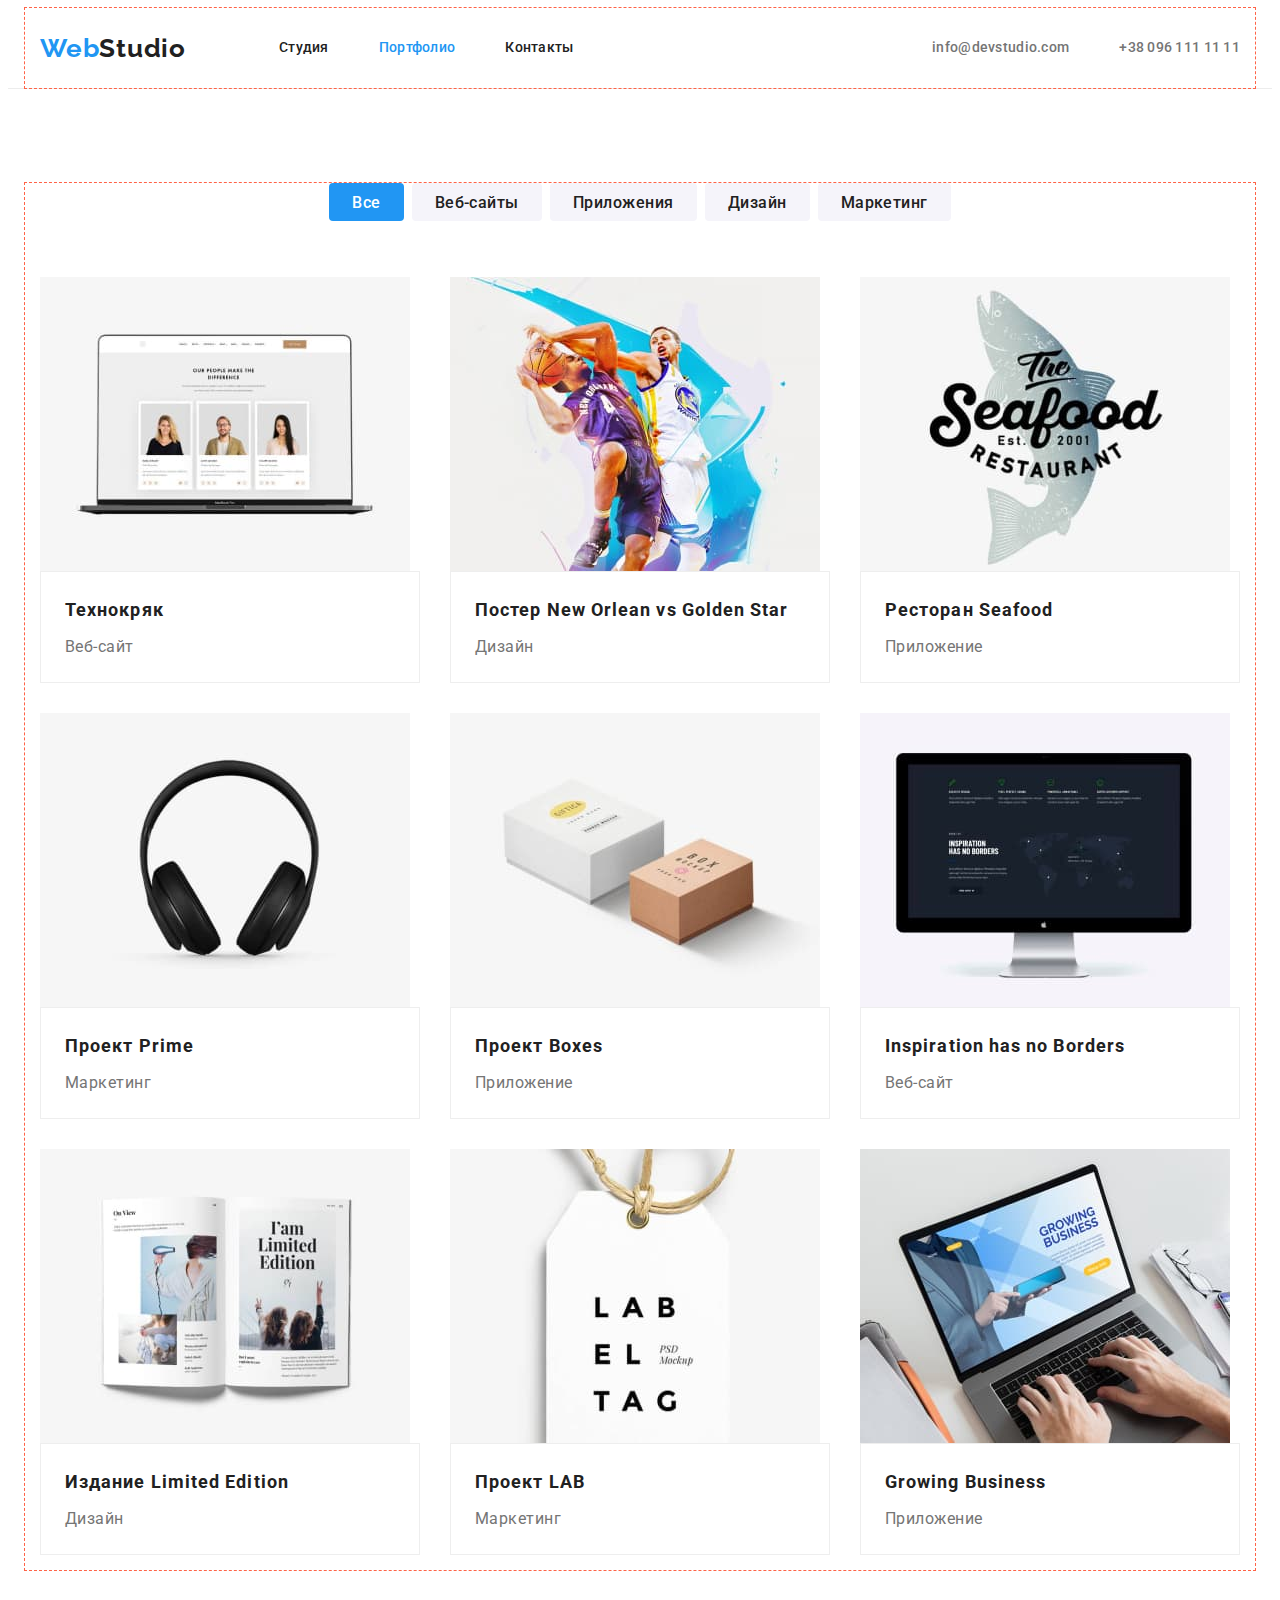
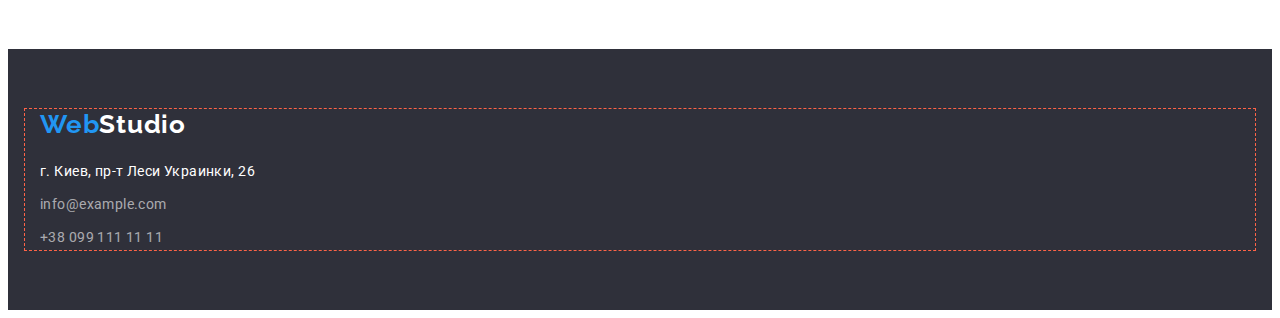
==== portfolio.html @ 36216a75 "Добавила файлы" ====
<!DOCTYPE html>
<html lang="ru">
  <head>
    <meta charset="UTF-8" />
    <meta http-equiv="X-UA-Compatible" content="IE=edge" />
    <meta name="viewport" content="width=device-width, initial-scale=1.0" />
    <meta
      name="description"
      content="Вебстудия. Создание вебсайта под ключ,  разработка мобильных приложений"
    />
    <title>WebStudio</title>

    <link rel="preconnect" href="https://fonts.googleapis.com" />
    <link rel="preconnect" href="https://fonts.gstatic.com" crossorigin />
    <link
      href="https://fonts.googleapis.com/css2?family=Raleway:wght@700&family=Roboto:wght@400;500;700;900&display=swap"
      rel="stylesheet"
    />
    <link
      rel="stylesheet"
      href="https://cdnjs.cloudflare.com/ajax/libs/modern-normalize/1.1.0/modern-normalize.min.css"
      integrity="sha512-wpPYUAdjBVSE4KJnH1VR1HeZfpl1ub8YT/NKx4PuQ5NmX2tKuGu6U/JRp5y+Y8XG2tV+wKQpNHVUX03MfMFn9Q=="
      crossorigin="anonymous"
      referrerpolicy="no-referrer"
    />
    <link rel="stylesheet" href="./css/styles.css" />
  </head>
  <body>
    <header class="page-header">
      <div class="container">
        <nav class="header-nav list">
          <a class="logo link" href="./index.html"
            >Web<span class="logo-accent">Studio</span></a
          >
          <ul class="header-list list">
            <li class="header-list-item">
              <a class="link" href="./index.html">Студия</a>
            </li>
            <li class="header-list-item">
              <a class="link current" href="">Портфолио</a>
            </li>
            <li class="header-list-item">
              <a class="link" href="">Контакты</a>
            </li>
          </ul>
        </nav>
        <ul class="header-contacts list">
          <li class="item">
            <a class="header-email link" href="mailto:info@devstudio.com"
              >info@devstudio.com</a
            >
          </li>
          <li class="item">
            <a class="header-tel link" href="tel:+380961111111"
              >+38 096 111 11 11</a
            >
          </li>
        </ul>
      </div>
    </header>

    <main>
      <!-- Примеры работ -->
      <section class="examples section">
        <div class="container">
          <!-- Фильр -->

          <h1 class="exaples-title visually-hidden">Примеры работ</h1>

          <!--<div class="exaples-filter"> -->
          <ul class="list examples-navi">
            <li class="filtr-btn">
              <button class="exaples-filter-btn filter-first-btn" type="button">
                Все
              </button>
            </li>
            <li class="filtr-btn">
              <button class="exaples-filter-btn" type="button">
                Веб-сайты
              </button>
            </li>
            <li class="filtr-btn">
              <button class="exaples-filter-btn" type="button">
                Приложения
              </button>
            </li>
            <li class="filtr-btn">
              <button class="exaples-filter-btn" type="button">Дизайн</button>
            </li>
            <li class="filtr-btn">
              <button class="exaples-filter-btn" type="button">
                Маркетинг
              </button>
            </li>
          </ul>
          <!--</div> -->

          <!--  Карточки работ  -->
          <!--<div class="examles-card">-->
          <ul class="exaples-list list">
            <li class="exaples-list-item">
              <a class="exaples-link link" href="">
                <img src="./images/project1.jpg" alt="" width="370" />
                <!-- Низ карточки, ниже аналогично -->
                <div class="examples-content">
                  <h2 class="examples-sec-title">Технокряк</h2>
                  <p class="examples-text">Веб-сайт</p>
                </div>
              </a>
            </li>
            <li class="exaples-list-item">
              <a class="exaples-link link" href="">
                <img src="./images/project2.jpg" alt="" width="370" />
                <div class="examples-content">
                  <h2 class="examples-sec-title">
                    Постер <span lang="en">New Orlean vs Golden Star</span>
                  </h2>
                  <p class="examples-text">Дизайн</p>
                </div>
              </a>
            </li>
            <li class="exaples-list-item">
              <a class="exaples-link link" href="">
                <img src="./images/project3.jpg" alt="" width="370" />
                <div class="examples-content">
                  <h2 class="examples-sec-title">
                    Ресторан <span lang="en">Seafood</span>
                  </h2>
                  <p class="examples-text">Приложение</p>
                </div>
              </a>
            </li>
            <li class="exaples-list-item">
              <a class="exaples-link link" href="">
                <img src="./images/project4.jpg" alt="" width="370" />
                <div class="examples-content">
                  <h2 class="examples-sec-title">
                    Проект <span lang="en">Prime</span>
                  </h2>
                  <p class="examples-text">Маркетинг</p>
                </div>
              </a>
            </li>
            <li class="exaples-list-item">
              <a class="exaples-link link" href="">
                <img src="./images/project5.jpg" alt="" width="370" />
                <div class="examples-content">
                  <h2 class="examples-sec-title">
                    Проект <span lang="en">Boxes</span>
                  </h2>
                  <p class="examples-text">Приложение</p>
                </div>
              </a>
            </li>
            <li class="exaples-list-item">
              <a class="exaples-link link" href="">
                <img src="./images/project6.jpg" alt="" width="370" />
                <div class="examples-content">
                  <h2 class="examples-sec-title" lang="en">
                    Inspiration has no Borders
                  </h2>
                  <p class="examples-text">Веб-сайт</p>
                </div>
              </a>
            </li>
            <li class="exaples-list-item">
              <a class="exaples-link link" href="">
                <img src="./images/project7.jpg" alt="" width="370" />
                <div class="examples-content">
                  <h2 class="examples-sec-title">
                    Издание <span lang="en">Limited Edition</span>
                  </h2>
                  <p class="examples-text">Дизайн</p>
                </div>
              </a>
            </li>
            <li class="exaples-list-item">
              <a class="exaples-link link" href="">
                <img src="./images/project8.jpg" alt="" width="370" />
                <div class="examples-content">
                  <h2 class="examples-sec-title">
                    Проект <span lang="en">LAB</span>
                  </h2>
                  <p class="examples-text">Маркетинг</p>
                </div>
              </a>
            </li>
            <li class="exaples-list-item">
              <a class="exaples-link link" href="">
                <img src="./images/project9.jpg" alt="" width="370" />
                <div class="examples-content">
                  <h2 class="examples-sec-title" lang="en">Growing Business</h2>
                  <p class="examples-text">Приложение</p>
                </div>
              </a>
            </li>
          </ul>
        </div>
      </section>
      <!--  Футер -->
    </main>
    <footer class="page-footer">
      <div class="container">
        <a class="link logo" href="./index.html"
          >Web<span class="footer-logo-accent">Studio</span></a
        >
        <address class="adr">
          <ul class="footer-contacts list">
            <li class="footer-contacts-item">
              <a
                class="footer-adress link"
                href=" https://goo.gl/maps/PGf1aji3u7h2vcn76"
                target="_blank"
                rel="noopener noreferrer"
                >г. Киев, пр-т Леси Украинки, 26</a
              >
            </li>
            <li class="footer-contacts-item">
              <a class="footer-email link" href="mailto:info@example.com"
                >info@example.com</a
              >
            </li>
            <li class="footer-contacts-item">
              <a class="footer-tel link" href="tel:+380991111111"
                >+38 099 111 11 11</a
              >
            </li>
          </ul>
        </address>
      </div>
    </footer>
  </body>
</html>
---- css/styles.css ----
:root {
  --link-hover: rgba(33, 150, 243, 1);
  --btn-fokus-text: rgba(255, 255, 255, 1);
  --logo-accent: rgba(33, 150, 243, 1);
  --hero-footer-color: rgba(47, 48, 58, 1);
  --sec-title-color: rgba(33, 33, 33, 1);
  --paragraph-text: rgba(117, 117, 117, 1);
  --btn-background: rgba(33, 150, 243, 1);
}
/*------- Reset and so on -----------*/
p,
h1,
h2,
h3,
h4,
h5,
h6 {
  margin: 0;
}

ul {
  margin: 0;
  padding-left: 0;
}

button {
  cursor: pointer;
}
.link {
  text-decoration: none;
}
.list {
  list-style: none;
}
img {
  display: block;
  max-width: 100%;
}

body {
  background-color: #ffffff;
  font-size: 14px;
  font-family: "Roboto", "Verdana", "Tahoma", sans-serif;
}
/*скрывается заголовок*/
.visually-hidden {
  position: absolute;
  white-space: nowrap;
  width: 1px;
  height: 1px;
  overflow: hidden;
  border: 0;
  padding: 0;
  clip: rect(0 0 0 0);
  clip-path: inset(50%);
  margin: -1px;
}

/*-------------------------------*/
/*------------ header -----------*/
.container {
  width: 1200px;
  padding: 0 15px;
  margin: 0 auto;
  outline: 1px dashed tomato;
}
.section {
  padding: 94px 0;
}

.page-header {
  /*padding: 24px 0 25px;*/
  border-bottom: 1px solid rgba(236, 236, 236, 1);
}
.page-header .container {
  display: flex;
  align-items: center;
}
.header-nav {
  display: flex;
  align-items: center;
}
.header-nav .link {
  display: block;
}
.header-contacts {
  display: block;
}
.logo {
  font-family: "Raleway", "Verdana", "Tahoma", sans-serif;
  color: var(--logo-accent);
  font-weight: 700;
  font-size: 26px;
  line-height: 1.19;
  letter-spacing: 0.03em;
}
.page-header .logo {
  margin-right: 93px;
}

.logo-accent {
  color: rgba(33, 33, 33, 1);
}
.header-list-item .link {
  display: block;
  padding-top: 32px;
  padding-bottom: 32px;
  color: rgba(33, 33, 33, 1);
}
.header-list {
  display: flex;
  align-items: center;
  color: rgba(33, 33, 33, 1);
  font-weight: 500;
  line-height: 1.14;
  letter-spacing: 0.02em;
}
.header-list-item:not(:last-child) {
  margin-right: 50px;
}
/*.header-list.link {
  color: rgba(33, 33, 33, 1);
}*/

/*.header-list .link:visited {
  color: rgba(33, 33, 33, 1);
}*/

.header-list .link.current {
  color: var(--link-hover);
}
.header-list .link:focus,
.header-list .link:hover,
.header-contacts .link:focus,
.header-contacts .link:hover {
  color: var(--link-hover);
}
.header-contacts .link {
  display: block;
  padding-top: 32px;
  padding-bottom: 32px;
}
.header-contacts {
  display: flex;
  align-items: center;
  margin-left: auto;
}
/*.header-email {
  margin-right: 50px;
}*/
.header-contacts .item:not(:last-child) {
  margin-right: 50px;
}
.header-contacts .link {
  color: rgba(117, 117, 117, 1);
  font-weight: 500;
  line-height: 1.14;
  letter-spacing: 0.02em;
}

/* ----в эффективности этого visited я сомневаюсь, 
но тогда есть вопросы----- */

.header-contacts .link:visited {
  color: rgba(117, 117, 117, 1);
}

/* ------- HERO 235px------*/
.hero {
  background-color: var(--hero-footer-color);
  padding: 200px 0;
}

.hero-content {
  padding: 200px 235px;
}
.hero-title {
  width: 696px;
  margin: 0 auto 30px;
  text-align: center;

  font-weight: 900;
  font-size: 44px;
  line-height: 1.36;
  letter-spacing: 0.06em;
  text-transform: uppercase;

  color: rgba(255, 255, 255, 1);
}

.hero-btn {
  padding: 10px 32px;
  display: block;
  margin: 0 auto;
  min-width: 200px;
  height: 50px;
  color: rgba(255, 255, 255, 1);
  background-color: var(--btn-background);

  font-family: inherit;
  font-weight: 700;
  font-size: 16px;
  line-height: 1.88;

  align-items: center;
  text-align: center;
  letter-spacing: 0.06em;
  cursor: pointer;

  box-shadow: 0px 4px 4px rgba(0, 0, 0, 0.15);
  border-radius: 4px;
  border: 1px solid transparent;
}
.hero-btn:hover,
.hero-btn:focus {
  color: var(--btn-fokus-text);
  background-color: rgba(24, 140, 232, 1);
}

/* ----- Блок Особенности -----*/

.qualities {
}

/*.qualities-item:not(:last-child) {
  margin-right: 30px;
}*/
.qualities-list {
  display: flex;
  /*margin: -15px;*/
  column-gap: 30px;
}
.qualities-item {
  outline: 1px dashed green;
  /*width: calc((100% - 4 * 30px) / 4);
  margin: 15px;*/
  width: calc((100% - 3 * 30px) / 4);
}

.qualities-sec-title {
  color: var(--sec-title-color);
  line-height: 1.14;
  letter-spacing: 0.03em;
  text-transform: uppercase;
  margin-bottom: 10px;
}

.qualities-text {
  color: var(--paragraph-text);
  line-height: 1.71;
  letter-spacing: 0.03em;
}
/* --- Блок Чем мы занимаемся--- */
.dealing {
  padding-top: 0;
}
.dealing-list {
  display: flex;
  margin: -15px;
}
.dealing-link {
}
.dealing-item {
  flex-basis: calc((100%-3 * 30px) / 3);
  margin: 15px;
  /* outline: 1px dashed green;*/
}
.dealing-link {
}

.dealing-title {
  margin-bottom: 50px;

  font-size: 36px;
  line-height: 1.17;
  text-align: center;
  letter-spacing: 0.03em;
}

/* -------Блок Наша команда-------*/
.team {
  background-color: rgba(245, 244, 250, 1);
}
.team-list {
  display: flex;
}
.team-item {
  background-color: rgba(255, 255, 255, 1);
  width: calc((100% -3 * 30px) / 4);
  padding-bottom: 30px;
  box-shadow: 0px 1px 3px rgba(0, 0, 0, 0.12), 0px 1px 1px rgba(0, 0, 0, 0.14),
    0px 2px 1px rgba(0, 0, 0, 0.2);
  border-radius: 0px 0px 4px 4px;
}
.team-item:not(:last-child) {
  margin-right: 30px;
}

.team-title {
  color: rgba(33, 33, 33, 1);
  font-size: 36px;
  line-height: 1.17;
  text-align: center;
  letter-spacing: 0.03em;
  margin-bottom: 50px;
}
.team-img {
  margin-bottom: 30px;
}
.team-sec-title {
  color: var(--sec-title-color);
  font-weight: 500;
  font-size: 16px;
  line-height: 1.19;
  /* identical to box height */
  text-align: center;
  letter-spacing: 0.03em;
  margin-bottom: 10px;
}
.team-text {
  color: var(--paragraph-text);
  font-size: 16px;
  line-height: 1.19;

  /* identical to box height */

  text-align: center;
  letter-spacing: 0.03em;
}
/* ------- Footer -------- */
.page-footer {
  background-color: var(--hero-footer-color);
  padding: 60px 0;
}

.page-footer .logo {
  display: block;
  margin-bottom: 20px;
}
/*.adr {
  margin-top: 20px;
}*/
.footer-contacts-item:not(:last-child) {
  margin-bottom: 9px;
}

.footer-logo-accent {
  color: rgba(255, 255, 255, 1);
}

.footer-adress {
  color: rgba(255, 255, 255, 1);
  font-style: normal;
  line-height: 1.71;
  letter-spacing: 0.03em;
}

.footer-email,
.footer-tel {
  color: rgba(255, 255, 255, 0.6);
  font-style: normal;
  line-height: 1.71;
  letter-spacing: 0.03em;
}
.footer-adress:hover,
.footer-adress:focus,
.footer-email:hover,
.footer-email:focus,
.footer-tel:hover,
.footer-tel:focus {
  color: var(--link-hover);
}

/* ----- Portfolio ------ */
.examples {
}
.exaples-title {
}

.examples-navi {
}
.container .examples-navi {
}
.exaples-filter {
}

.exaples-filter-btn {
  display: inline-block;
  padding: 6px 22px;
  height: 38px;
  color: rgba(33, 33, 33, 1);
  background-color: rgba(245, 244, 250, 1);
  border-radius: 4px;
  border: 1px solid transparent;
  font-family: inherit;
  font-weight: 500;
  font-size: 16px;
  line-height: 1.62;

  text-align: center;
  letter-spacing: 0.03em;
  cursor: pointer;
}
.filtr-btn:not(:last-child) {
  margin-right: 8px;
}
.filter-first-btn {
  color: var(--btn-fokus-text);

  background-color: var(--btn-background);
}
.exaples-filter-btn:hover,
.exaples-filter-btn:focus {
  color: var(--btn-fokus-text);

  background-color: var(--btn-background);
}
/* ---- Список карточек ---------*/
.examles-card {
}

.examples-navi {
  display: flex;
  justify-content: center;
  margin-bottom: 56px;
}

.exaples-list {
  display: flex;
  flex-wrap: wrap;
  margin: -15px;
}
.exaples-list-item {
  margin: 15px;
  /*flex-basis: calc((100%-60px) / 3);*/
  flex-basis: calc(100% / 3 - 30px);
}
.examples-link {
}
/*.exaples-list-item:nth-of-type(3n) {
  margin-right: 0;
}
.exaples-list-item:nth-of-type(3n + 1) {
  margin-left: 0;
}
.exaples-list-item:nth-last-of-type(-n + 3) {
  margin-bottom: 0;
}
.exaples-list-item:nth-of-type(-n + 3) {
  margin-top: 0;
}*/
.examples-content {
  padding: 20px 24px;
  border: 1px solid #eeeeee;
}

.examples-sec-title {
  margin-bottom: 4px;

  color: var(--sec-title-color);

  font-size: 18px;
  line-height: 2;
  letter-spacing: 0.06em;
}

.examples-text {
  color: var(--paragraph-text);
  font-size: 16px;
  line-height: 1.88;
  letter-spacing: 0.03em;
}
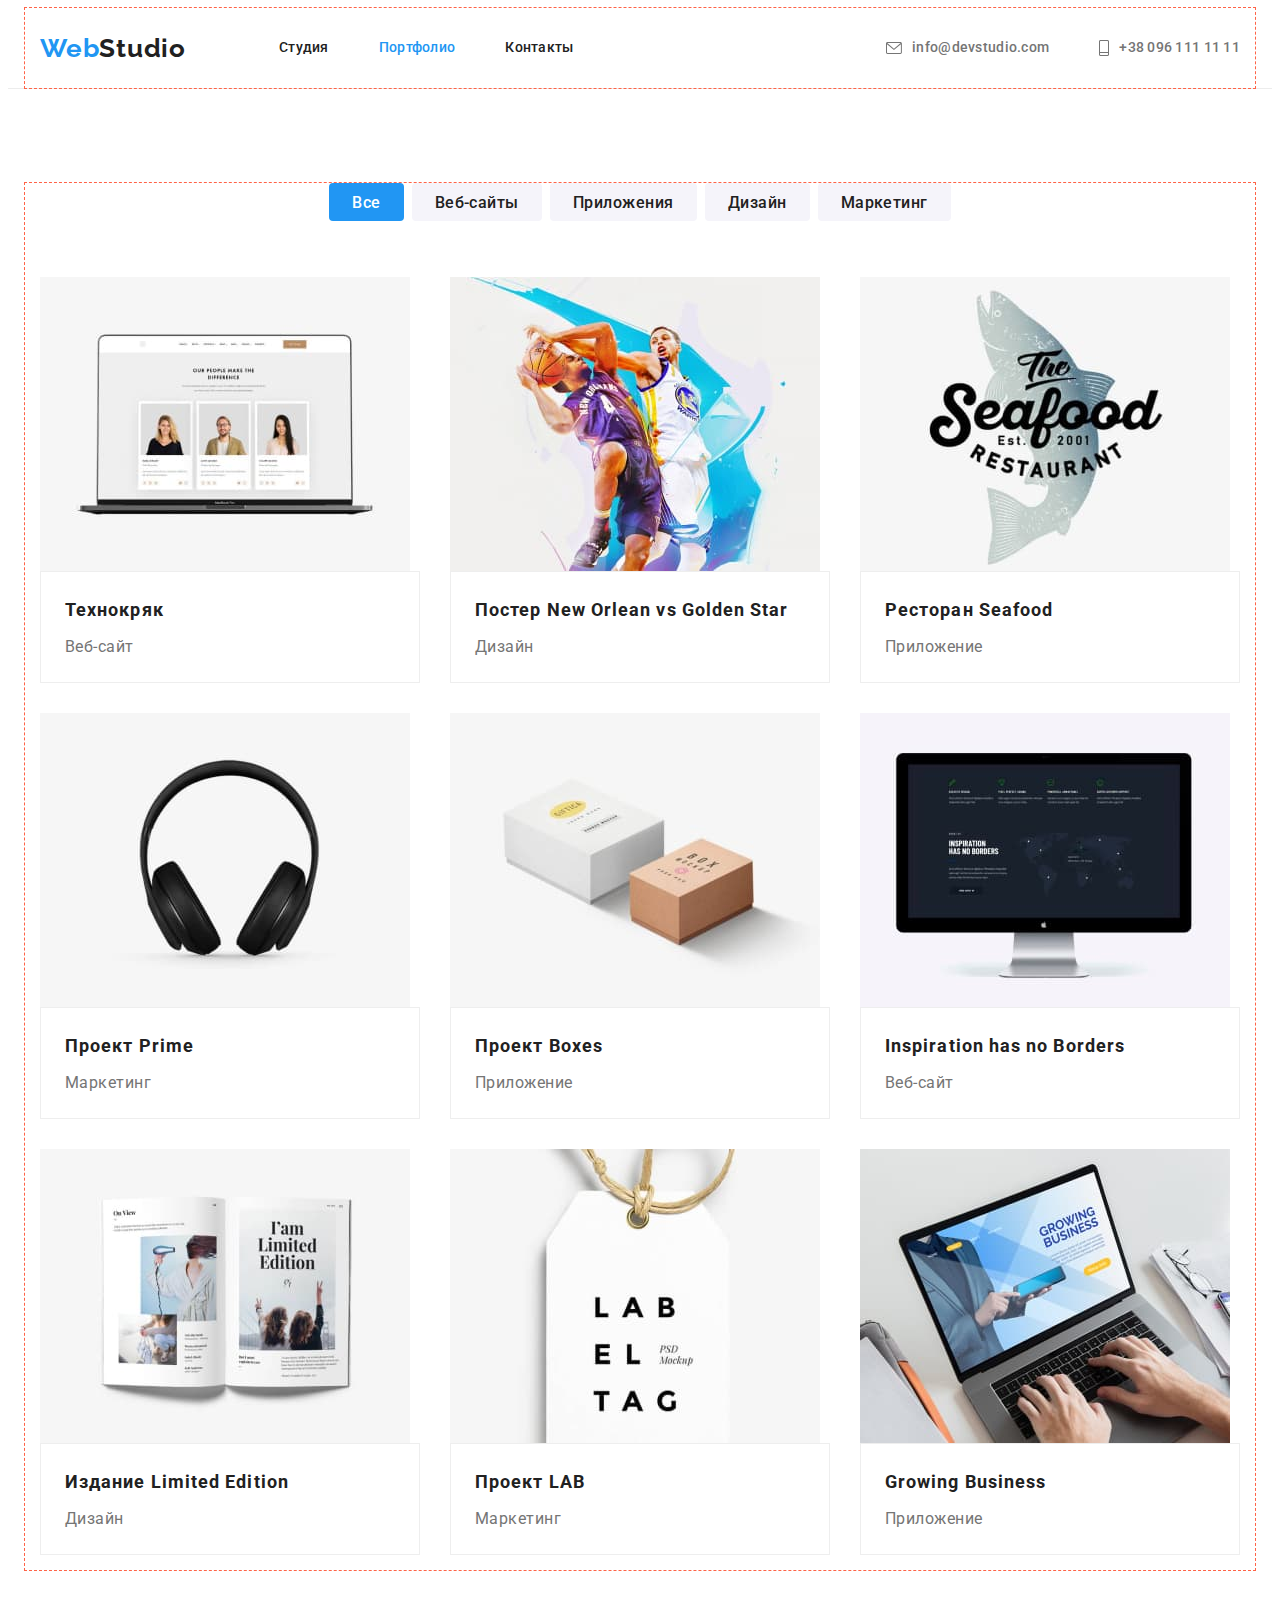
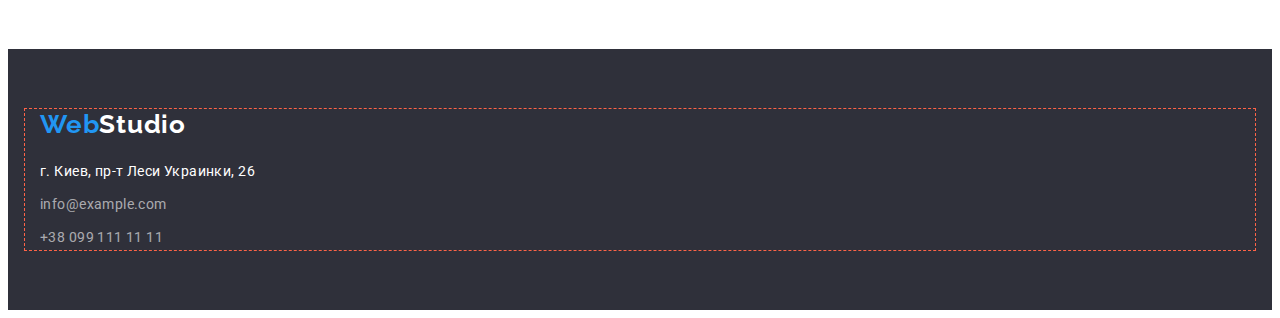
==== commit 116e1956: "clients" ====
--- a/portfolio.html
+++ b/portfolio.html
@@ -46,19 +46,25 @@
         </nav>
         <ul class="header-contacts list">
           <li class="item">
-            <a class="header-email link" href="mailto:info@devstudio.com"
-              >info@devstudio.com</a
-            >
+            <a class="header-email link" href="mailto:info@devstudio.com">
+              <svg class="icon-envelope" width="16" height="12">
+                <use href="./images/icons.svg#icon-envelope"></use>
+              </svg>
+              info@devstudio.com
+            </a>
           </li>
           <li class="item">
-            <a class="header-tel link" href="tel:+380961111111"
-              >+38 096 111 11 11</a
+            <a class="header-tel link" href="tel:+380961111111">
+              <svg class="icon-handy" width="10" height="16">
+                <use href="./images/icons.svg#icon-handy"></use>
+              </svg>
+              +38 096 111 11 11</a
             >
           </li>
         </ul>
       </div>
     </header>
-
+    
     <main>
       <!-- Примеры работ -->
       <section class="examples section">
--- a/css/styles.css
+++ b/css/styles.css
@@ -6,6 +6,7 @@
   --sec-title-color: rgba(33, 33, 33, 1);
   --paragraph-text: rgba(117, 117, 117, 1);
   --btn-background: rgba(33, 150, 243, 1);
+  --title-color: rgba(33, 33, 33, 1);
 }
 /*------- Reset and so on -----------*/
 p,
@@ -136,28 +137,30 @@
   color: var(--link-hover);
 }
 .header-contacts .link {
-  display: block;
+  display: flex;
   padding-top: 32px;
   padding-bottom: 32px;
-}
-.header-contacts {
-  display: flex;
-  align-items: center;
-  margin-left: auto;
-}
-/*.header-email {
-  margin-right: 50px;
-}*/
-.header-contacts .item:not(:last-child) {
-  margin-right: 50px;
-}
-.header-contacts .link {
+  align-items: center;
   color: rgba(117, 117, 117, 1);
   font-weight: 500;
   line-height: 1.14;
   letter-spacing: 0.02em;
 }
 
+.header-contacts {
+  display: flex;
+  align-items: center;
+  margin-left: auto;
+}
+.icon-envelope,
+.icon-handy {
+  margin-right: 10px;
+  fill: currentColor;
+}
+.header-contacts .item:not(:last-child) {
+  margin-right: 50px;
+}
+
 /* ----в эффективности этого visited я сомневаюсь, 
 но тогда есть вопросы----- */
 
@@ -167,10 +170,21 @@
 
 /* ------- HERO 235px------*/
 .hero {
-  background-color: var(--hero-footer-color);
+  background-color: rgba(196, 196, 196, 1);
   padding: 200px 0;
-}
-
+  max-width: 1600px;
+  height: 600px;
+  margin: 0 auto;
+
+  background-image: linear-gradient(
+      rgba(47, 48, 58, 0.4),
+      rgba(47, 48, 58, 0.4)
+    ),
+    url(../images/hero-bg.jpg);
+}
+
+.hero-overlay {
+}
 .hero-content {
   padding: 200px 235px;
 }
@@ -234,7 +248,14 @@
   outline: 1px dashed green;
   /*width: calc((100% - 4 * 30px) / 4);
   margin: 15px;*/
-  width: calc((100% - 3 * 30px) / 4);
+  flex-basis: calc((100% - 3 * 30px) / 4);
+}
+.qualities-icon {
+  display: flex;
+  margin-bottom: 30px;
+  background-color: rgba(245, 244, 250, 1);
+  justify-content: center;
+  padding: 25px 100px;
 }
 
 .qualities-sec-title {
@@ -275,6 +296,7 @@
   line-height: 1.17;
   text-align: center;
   letter-spacing: 0.03em;
+  color: var(--title-color);
 }
 
 /* -------Блок Наша команда-------*/
@@ -286,7 +308,7 @@
 }
 .team-item {
   background-color: rgba(255, 255, 255, 1);
-  width: calc((100% -3 * 30px) / 4);
+  flex-basis: calc((100% -3 * 30px) / 4);
   padding-bottom: 30px;
   box-shadow: 0px 1px 3px rgba(0, 0, 0, 0.12), 0px 1px 1px rgba(0, 0, 0, 0.14),
     0px 2px 1px rgba(0, 0, 0, 0.2);
@@ -297,7 +319,7 @@
 }
 
 .team-title {
-  color: rgba(33, 33, 33, 1);
+  color: var(--title-color);
   font-size: 36px;
   line-height: 1.17;
   text-align: center;
@@ -321,12 +343,90 @@
   color: var(--paragraph-text);
   font-size: 16px;
   line-height: 1.19;
-
+  margin-bottom: 16px;
   /* identical to box height */
 
   text-align: center;
   letter-spacing: 0.03em;
 }
+.team-soc-block {
+  display: block;
+  padding: 0 32px;
+}
+.team-soc-list {
+  display: flex;
+}
+
+.team-soc-item {
+  margin-right: 10px;
+}
+
+.team-soc-item:last-child {
+  margin-right: 0;
+}
+
+.team-soc-link {
+  display: flex;
+  width: 44px;
+  height: 44px;
+  align-items: center;
+  justify-content: center;
+  border-radius: 50%;
+  background-color: rgba(255, 255, 255, 1);
+  color: rgba(175, 177, 184, 1);
+}
+.team-icon {
+  fill: currentColor;
+}
+
+.team-soc-link:hover,
+.team-soc-link:focus {
+  color: rgba(255, 255, 255, 1);
+  background-color: var(--link-hover);
+}
+/* ------- Clients -------- */
+.clients-title {
+  margin-bottom: 50px;
+
+  font-weight: 700;
+  font-size: 36px;
+  line-height: 1.17;
+  text-align: center;
+  letter-spacing: 0.03em;
+  color: var(--title-color);
+}
+
+.clients-list {
+  display: flex;
+  margin: 0 -15px 0;
+}
+.clients {
+  background-color: rgba(255, 255, 255, 1);
+}
+.clients-item {
+  display: flex;
+  flex-basis: calc((100% -6 * 30px) / 6);
+  margin: 0 15px;
+}
+.clients-link {
+  display: flex;
+  color: rgba(175, 177, 184, 1);
+  width: 100%;
+  justify-content: center;
+  padding: 16px 0;
+  border-radius: 4px;
+  border: 1px solid #afb1b8;
+}
+.clients-icon {
+  fill: currentColor;
+  border-color: currentColor;
+}
+.clients-link:hover,
+.clients-link:focus {
+  color: var(--link-hover);
+  border-color: var(--link-hover);
+}
+
 /* ------- Footer -------- */
 .page-footer {
   background-color: var(--hero-footer-color);
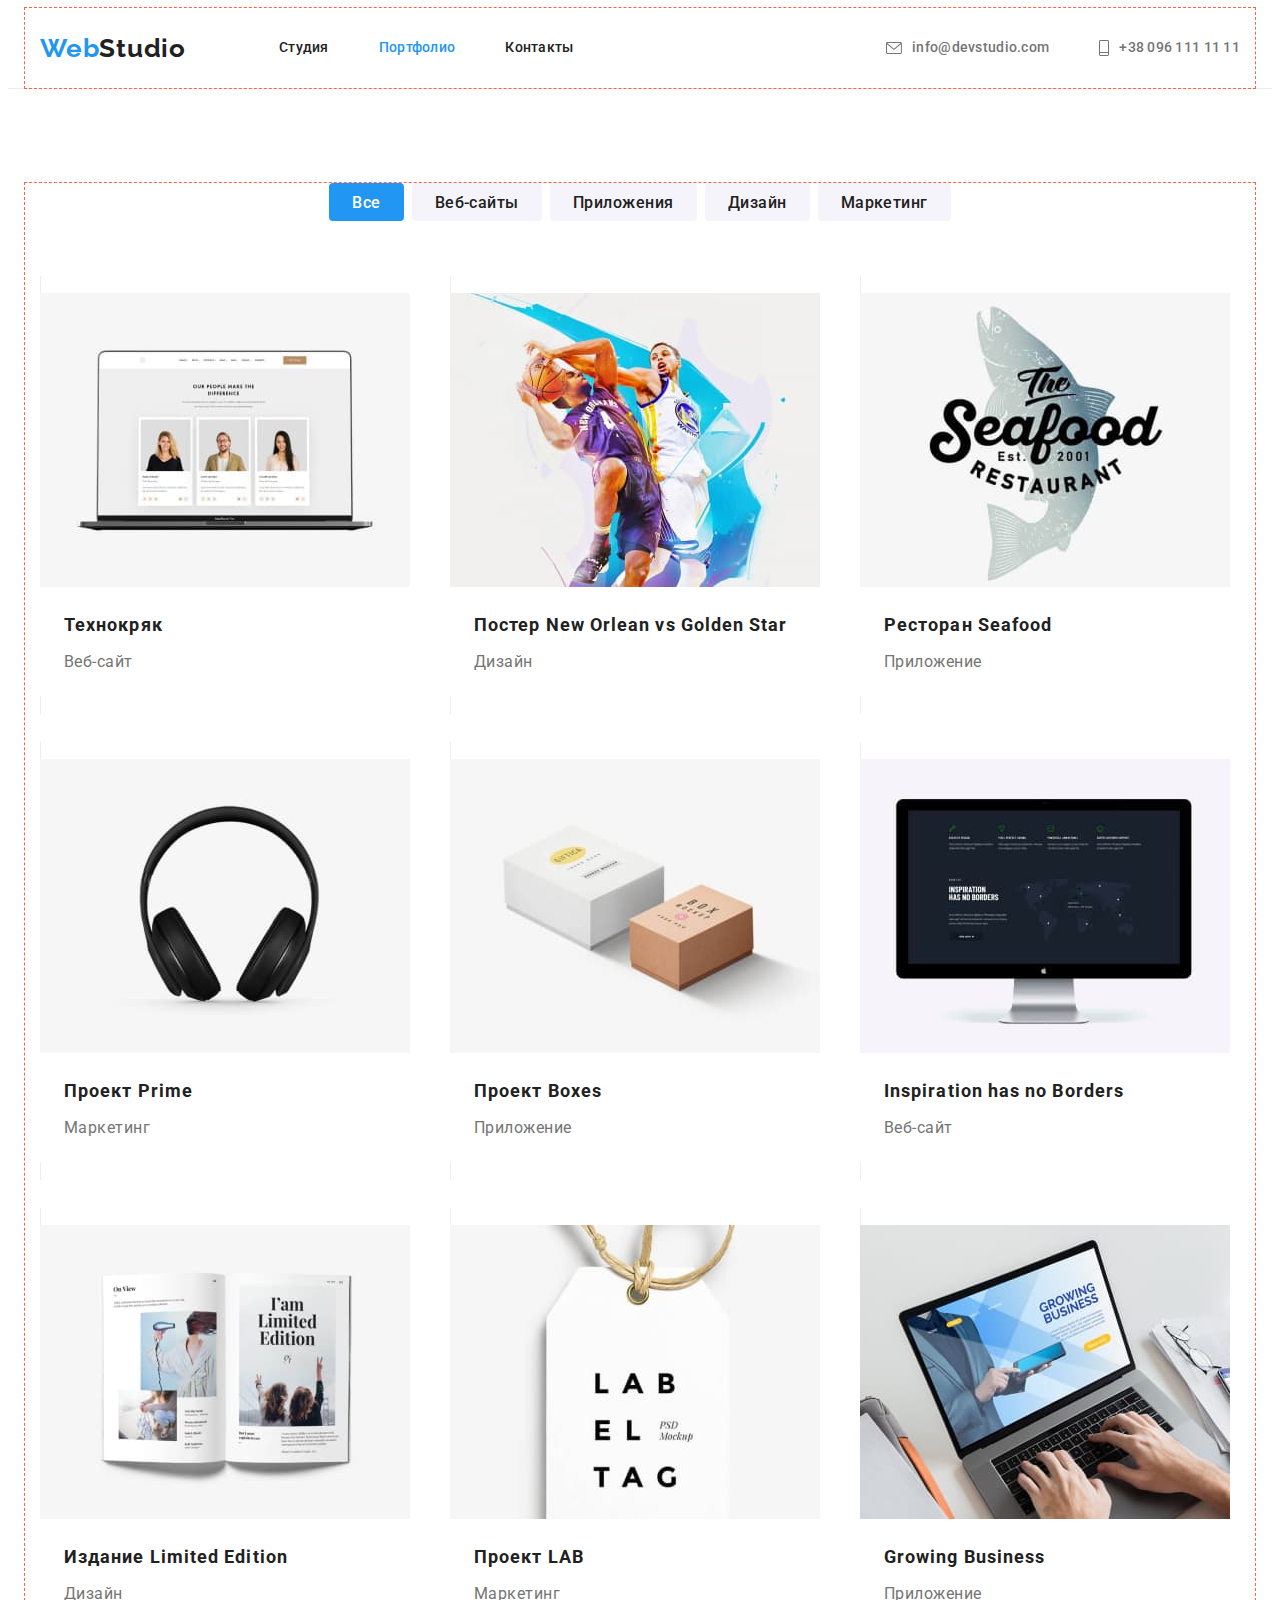
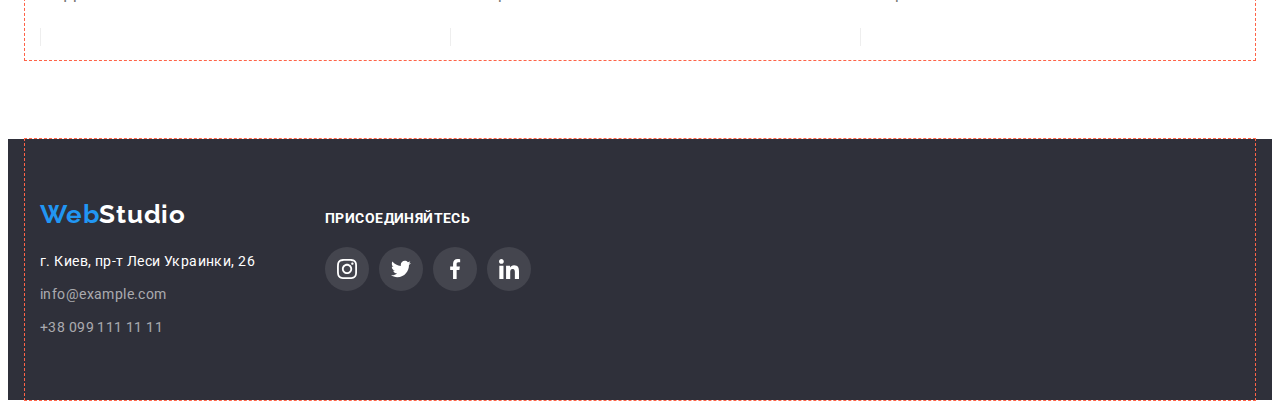
==== commit 9d7e16aa: "portfolio filtr" ====
--- a/portfolio.html
+++ b/portfolio.html
@@ -64,7 +64,7 @@
         </ul>
       </div>
     </header>
-    
+
     <main>
       <!-- Примеры работ -->
       <section class="examples section">
@@ -103,9 +103,9 @@
 
           <!--  Карточки работ  -->
           <!--<div class="examles-card">-->
-          <ul class="exaples-list list">
-            <li class="exaples-list-item">
-              <a class="exaples-link link" href="">
+          <ul class="examples-list list">
+            <li class="examples-list-item">
+              <a class="examples-link link" href="">
                 <img src="./images/project1.jpg" alt="" width="370" />
                 <!-- Низ карточки, ниже аналогично -->
                 <div class="examples-content">
@@ -114,8 +114,8 @@
                 </div>
               </a>
             </li>
-            <li class="exaples-list-item">
-              <a class="exaples-link link" href="">
+            <li class="examples-list-item">
+              <a class="examples-link link" href="">
                 <img src="./images/project2.jpg" alt="" width="370" />
                 <div class="examples-content">
                   <h2 class="examples-sec-title">
@@ -125,8 +125,8 @@
                 </div>
               </a>
             </li>
-            <li class="exaples-list-item">
-              <a class="exaples-link link" href="">
+            <li class="examples-list-item">
+              <a class="examples-link link" href="">
                 <img src="./images/project3.jpg" alt="" width="370" />
                 <div class="examples-content">
                   <h2 class="examples-sec-title">
@@ -136,8 +136,8 @@
                 </div>
               </a>
             </li>
-            <li class="exaples-list-item">
-              <a class="exaples-link link" href="">
+            <li class="examples-list-item">
+              <a class="examples-link link" href="">
                 <img src="./images/project4.jpg" alt="" width="370" />
                 <div class="examples-content">
                   <h2 class="examples-sec-title">
@@ -147,8 +147,8 @@
                 </div>
               </a>
             </li>
-            <li class="exaples-list-item">
-              <a class="exaples-link link" href="">
+            <li class="examples-list-item">
+              <a class="examples-link link" href="">
                 <img src="./images/project5.jpg" alt="" width="370" />
                 <div class="examples-content">
                   <h2 class="examples-sec-title">
@@ -158,8 +158,8 @@
                 </div>
               </a>
             </li>
-            <li class="exaples-list-item">
-              <a class="exaples-link link" href="">
+            <li class="examples-list-item">
+              <a class="examples-link link" href="">
                 <img src="./images/project6.jpg" alt="" width="370" />
                 <div class="examples-content">
                   <h2 class="examples-sec-title" lang="en">
@@ -169,8 +169,8 @@
                 </div>
               </a>
             </li>
-            <li class="exaples-list-item">
-              <a class="exaples-link link" href="">
+            <li class="examples-list-item">
+              <a class="examples-link link" href="">
                 <img src="./images/project7.jpg" alt="" width="370" />
                 <div class="examples-content">
                   <h2 class="examples-sec-title">
@@ -180,8 +180,8 @@
                 </div>
               </a>
             </li>
-            <li class="exaples-list-item">
-              <a class="exaples-link link" href="">
+            <li class="examples-list-item">
+              <a class="examples-link link" href="">
                 <img src="./images/project8.jpg" alt="" width="370" />
                 <div class="examples-content">
                   <h2 class="examples-sec-title">
@@ -191,8 +191,8 @@
                 </div>
               </a>
             </li>
-            <li class="exaples-list-item">
-              <a class="exaples-link link" href="">
+            <li class="examples-list-item">
+              <a class="examples-link link" href="">
                 <img src="./images/project9.jpg" alt="" width="370" />
                 <div class="examples-content">
                   <h2 class="examples-sec-title" lang="en">Growing Business</h2>
@@ -206,33 +206,69 @@
       <!--  Футер -->
     </main>
     <footer class="page-footer">
-      <div class="container">
-        <a class="link logo" href="./index.html"
-          >Web<span class="footer-logo-accent">Studio</span></a
-        >
-        <address class="adr">
-          <ul class="footer-contacts list">
-            <li class="footer-contacts-item">
-              <a
-                class="footer-adress link"
-                href=" https://goo.gl/maps/PGf1aji3u7h2vcn76"
-                target="_blank"
-                rel="noopener noreferrer"
-                >г. Киев, пр-т Леси Украинки, 26</a
-              >
-            </li>
-            <li class="footer-contacts-item">
-              <a class="footer-email link" href="mailto:info@example.com"
-                >info@example.com</a
-              >
-            </li>
-            <li class="footer-contacts-item">
-              <a class="footer-tel link" href="tel:+380991111111"
-                >+38 099 111 11 11</a
-              >
-            </li>
-          </ul>
-        </address>
+      <div class="container footer-blocks">
+        <div class="footer-block-address">
+          <a class="link logo" href="./index.html"
+            >Web<span class="footer-logo-accent">Studio</span></a
+          >
+          <address class="adr">
+            <ul class="footer-contacts list">
+              <li class="footer-contacts-item">
+                <a
+                  class="footer-adress link"
+                  href=" https://goo.gl/maps/PGf1aji3u7h2vcn76"
+                  target="_blank"
+                  rel="noopener noreferrer"
+                  >г. Киев, пр-т Леси Украинки, 26</a
+                >
+              </li>
+              <li class="footer-contacts-item">
+                <a class="footer-email link" href="mailto:info@example.com"
+                  >info@example.com</a
+                >
+              </li>
+              <li class="footer-contacts-item">
+                <a class="footer-tel link" href="tel:+380991111111"
+                  >+38 099 111 11 11</a
+                >
+              </li>
+            </ul>
+          </address>
+        </div>
+        <div class="footer-block-social">
+          <p class="footer-block-social-title">Присоединяйтесь</p>
+          <ul class="footer-soc-list list">
+            <li class="footer-soc-item">
+              <a href="" class="footer-soc-link link">
+                <svg class="footer-icon icon-instagram" width="20" height="20">
+                  <use href="./images/icons.svg#icon-instagram"></use>
+                </svg>
+              </a>
+            </li>
+            <li class="footer-soc-item">
+              <a href="" class="footer-soc-link link">
+                <svg class="footer-icon icon-twitter" width="20" height="20">
+                  <use href="./images/icons.svg#icon-twitter"></use>
+                </svg>
+              </a>
+            </li>
+
+            <li class="footer-soc-item">
+              <a href="" class="footer-soc-link link">
+                <svg class="footer-icon icon-facebook" width="20" height="20">
+                  <use href="./images/icons.svg#icon-facebook"></use>
+                </svg>
+              </a>
+            </li>
+            <li class="footer-soc-item">
+              <a href="" class="footer-soc-link link">
+                <svg class="footer-icon icon-linkedin" width="20" height="20">
+                  <use href="./images/icons.svg#icon-linkedin"></use>
+                </svg>
+              </a>
+            </li>
+          </ul>
+        </div>
       </div>
     </footer>
   </body>
--- a/css/styles.css
+++ b/css/styles.css
@@ -359,6 +359,8 @@
 
 .team-soc-item {
   margin-right: 10px;
+  width: 44px;
+  height: 44px;
 }
 
 .team-soc-item:last-child {
@@ -367,8 +369,8 @@
 
 .team-soc-link {
   display: flex;
-  width: 44px;
-  height: 44px;
+  width: 100%;
+  height: 100%;
   align-items: center;
   justify-content: center;
   border-radius: 50%;
@@ -407,6 +409,7 @@
   display: flex;
   flex-basis: calc((100% -6 * 30px) / 6);
   margin: 0 15px;
+  background-color: rgba(255, 255, 255, 1);
 }
 .clients-link {
   display: flex;
@@ -430,9 +433,16 @@
 /* ------- Footer -------- */
 .page-footer {
   background-color: var(--hero-footer-color);
+  max-width: 1600px;
+  margin: 0 auto;
+}
+.footer-blocks {
+  display: flex;
+}
+.footer-block-address {
+  margin-right: 70px;
   padding: 60px 0;
 }
-
 .page-footer .logo {
   display: block;
   margin-bottom: 20px;
@@ -469,6 +479,53 @@
 .footer-tel:hover,
 .footer-tel:focus {
   color: var(--link-hover);
+}
+
+/* --- Footer soc links ---- */
+.footer-block-social {
+  padding-top: 72px;
+}
+.footer-block-social-title {
+  margin-bottom: 20px;
+  color: rgba(255, 255, 255, 1);
+
+  font-weight: 700;
+  font-size: 14px;
+  line-height: 1.14;
+  letter-spacing: 0.03em;
+  text-transform: uppercase;
+}
+.footer-soc-list {
+  display: flex;
+}
+
+.footer-soc-item {
+  margin-right: 10px;
+  width: 44px;
+  height: 44px;
+}
+
+.footer-soc-item:last-child {
+  margin-right: 0;
+}
+
+.footer-soc-link {
+  border-radius: 50%;
+  background-color: rgba(255, 255, 255, 0.1);
+  display: flex;
+  width: 100%;
+  height: 100%;
+  align-items: center;
+  justify-content: center;
+  color: var(--btn-fokus-text);
+}
+
+.footer-icon {
+  fill: currentColor;
+}
+.footer-soc-link:hover,
+.footer-soc-link:focus {
+  background-color: var(--link-hover);
 }
 
 /* ----- Portfolio ------ */
@@ -496,7 +553,6 @@
   font-weight: 500;
   font-size: 16px;
   line-height: 1.62;
-
   text-align: center;
   letter-spacing: 0.03em;
   cursor: pointer;
@@ -512,8 +568,9 @@
 .exaples-filter-btn:hover,
 .exaples-filter-btn:focus {
   color: var(--btn-fokus-text);
-
   background-color: var(--btn-background);
+  box-shadow: 0 2px 2px 0 rgba(0, 0, 0, 0.12), 0 1px 2px 0 rgba(0, 0, 0, 0.08),
+    0 3px 1px 0 rgba(0, 0, 0, 0.1);
 }
 /* ---- Список карточек ---------*/
 .examles-card {
@@ -525,17 +582,19 @@
   margin-bottom: 56px;
 }
 
-.exaples-list {
+.examples-list {
   display: flex;
   flex-wrap: wrap;
   margin: -15px;
 }
-.exaples-list-item {
+.examples-list-item {
   margin: 15px;
   /*flex-basis: calc((100%-60px) / 3);*/
   flex-basis: calc(100% / 3 - 30px);
 }
+
 .examples-link {
+  border: 1px solid #eeeeee;
 }
 /*.exaples-list-item:nth-of-type(3n) {
   margin-right: 0;
@@ -551,7 +610,6 @@
 }*/
 .examples-content {
   padding: 20px 24px;
-  border: 1px solid #eeeeee;
 }
 
 .examples-sec-title {
@@ -570,3 +628,7 @@
   line-height: 1.88;
   letter-spacing: 0.03em;
 }
+.examples-link:hover {
+  box-shadow: 0px 1px 1px rgba(0, 0, 0, 0.12), 0px 4px 4px rgba(0, 0, 0, 0.06),
+    1px 4px 6px rgba(0, 0, 0, 0.16);
+}
